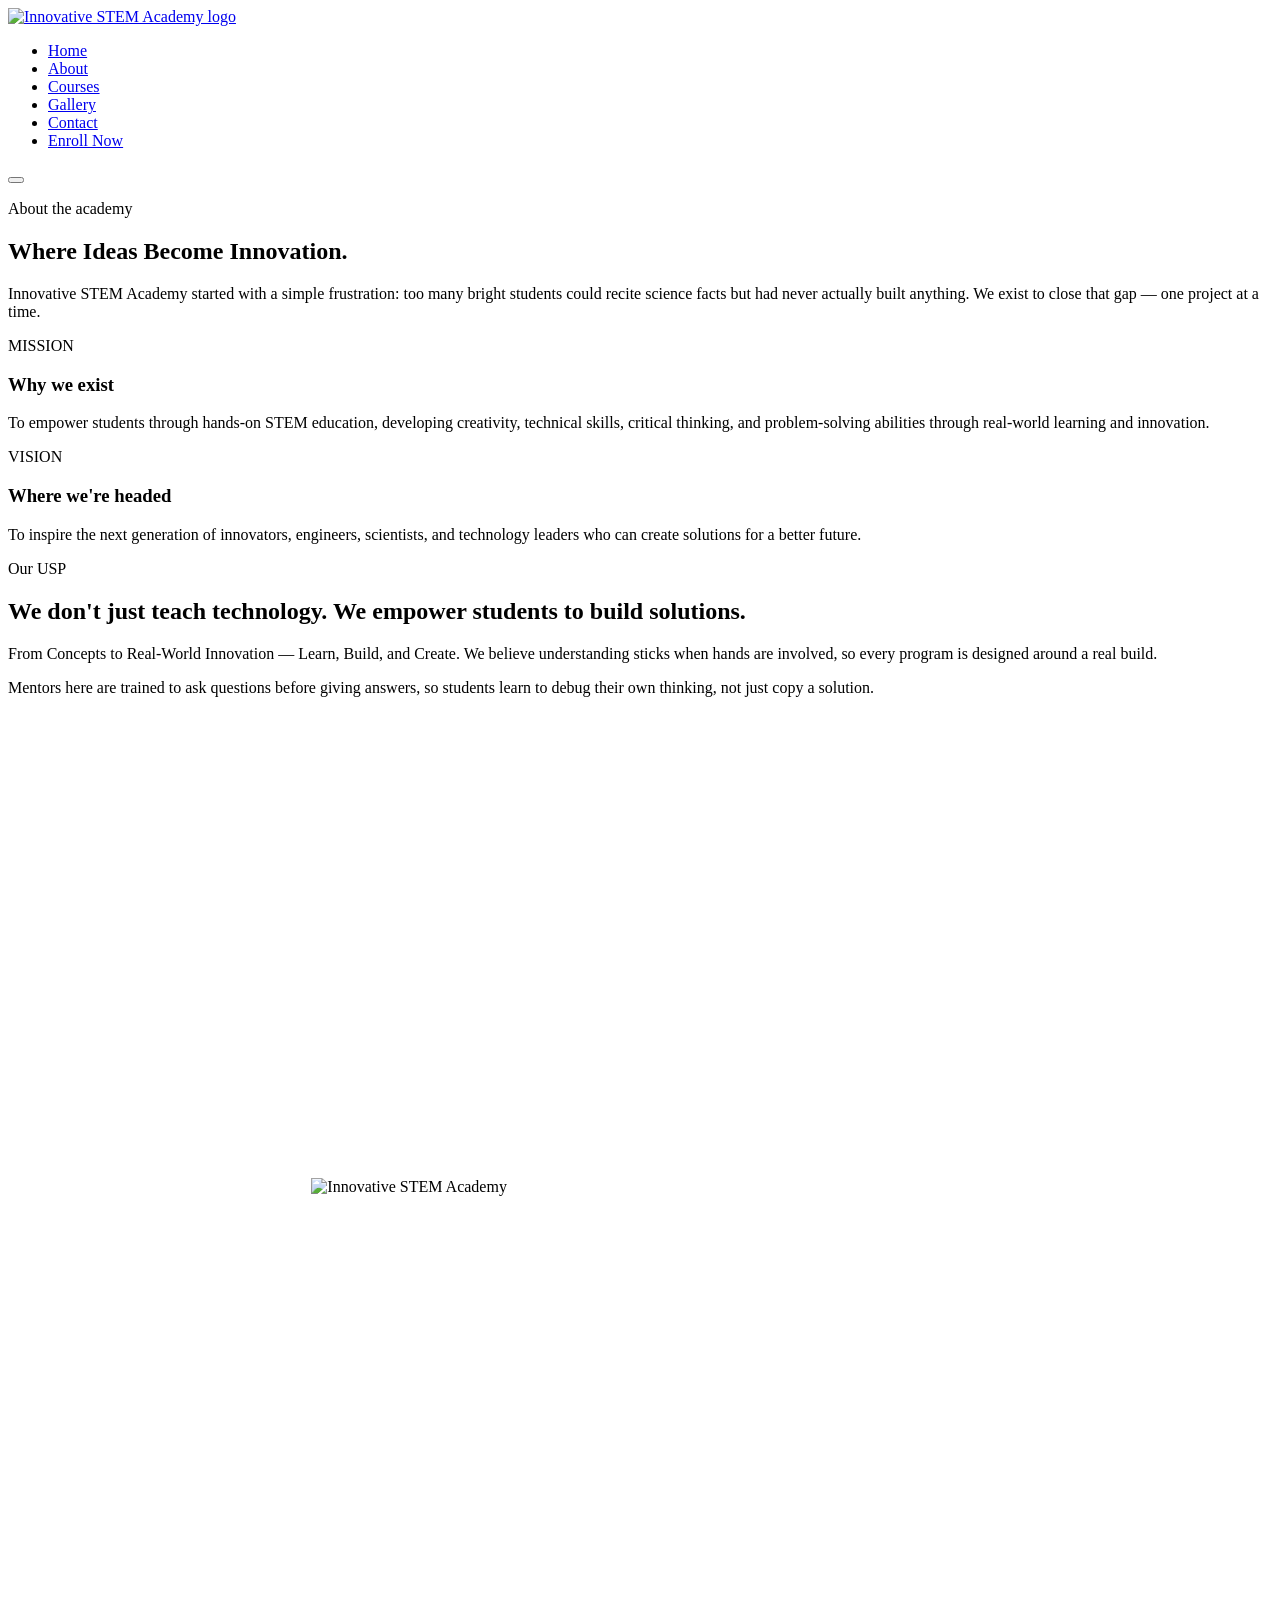
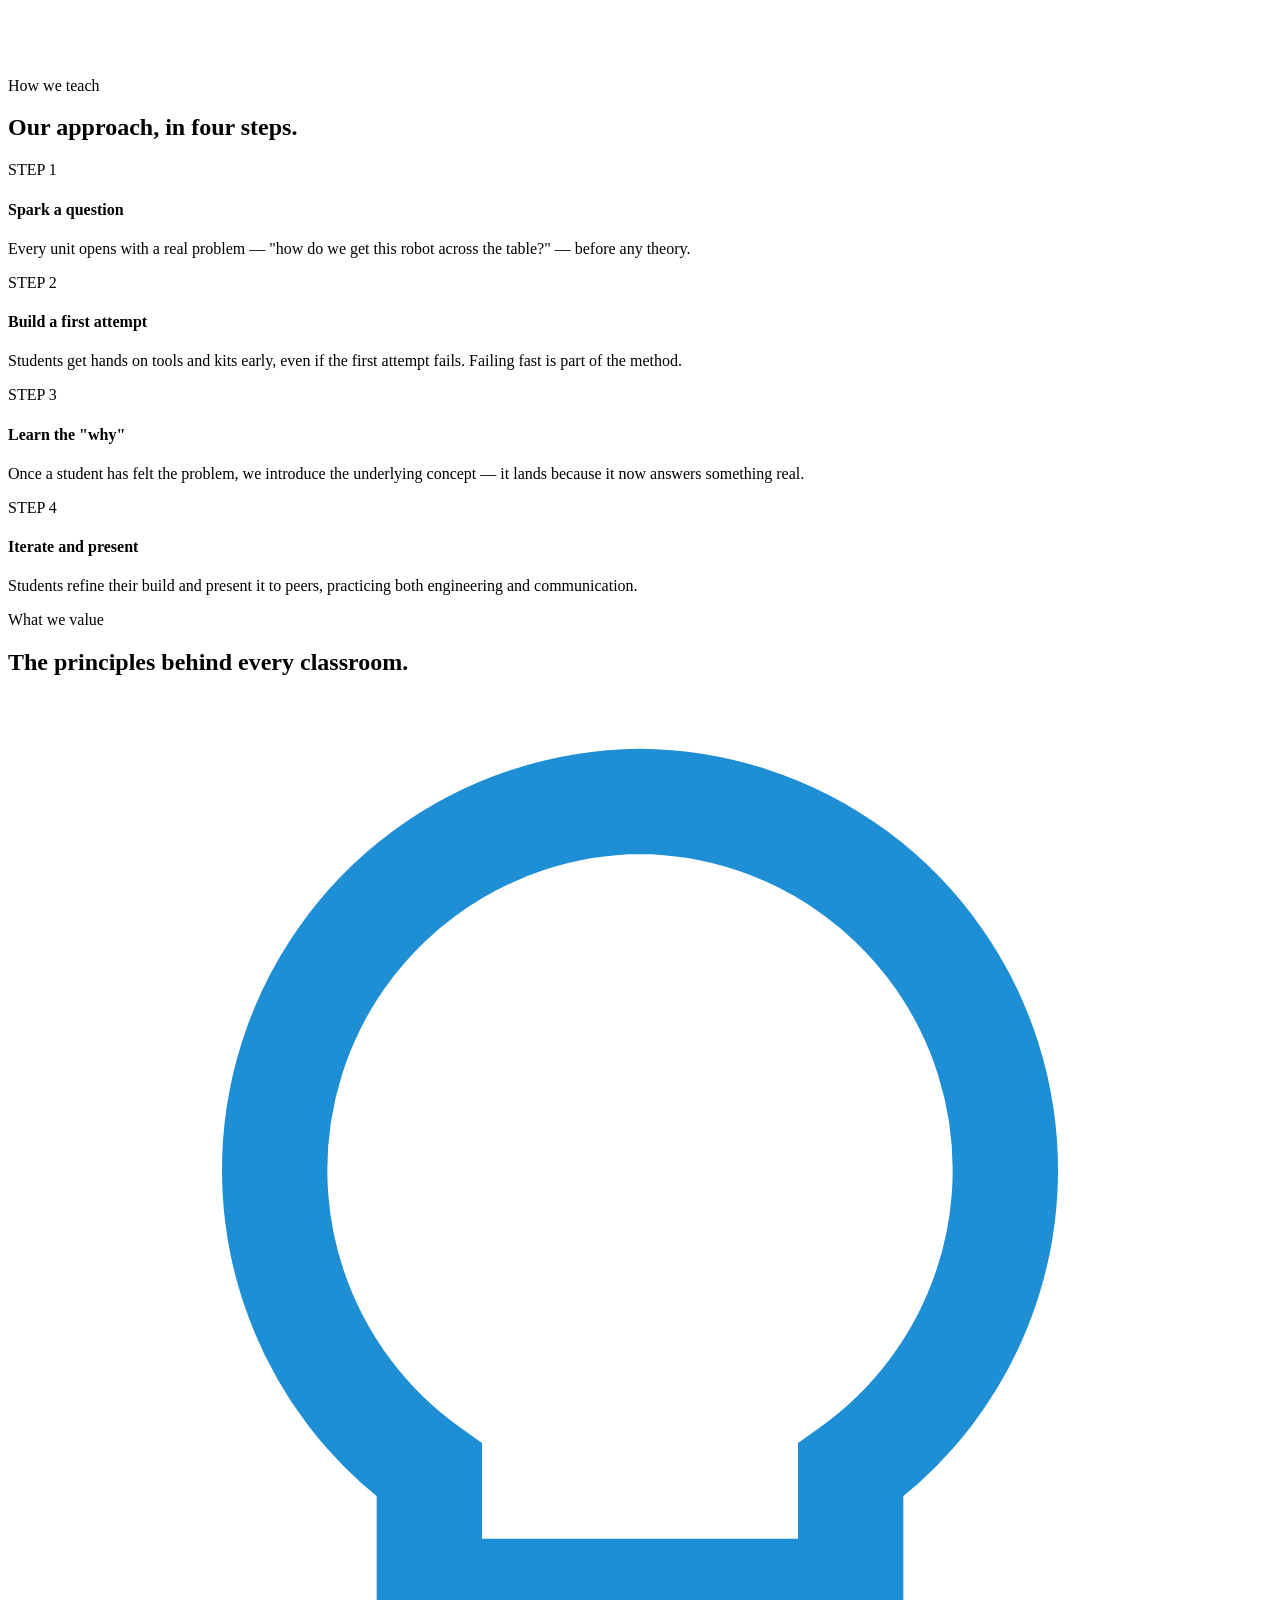
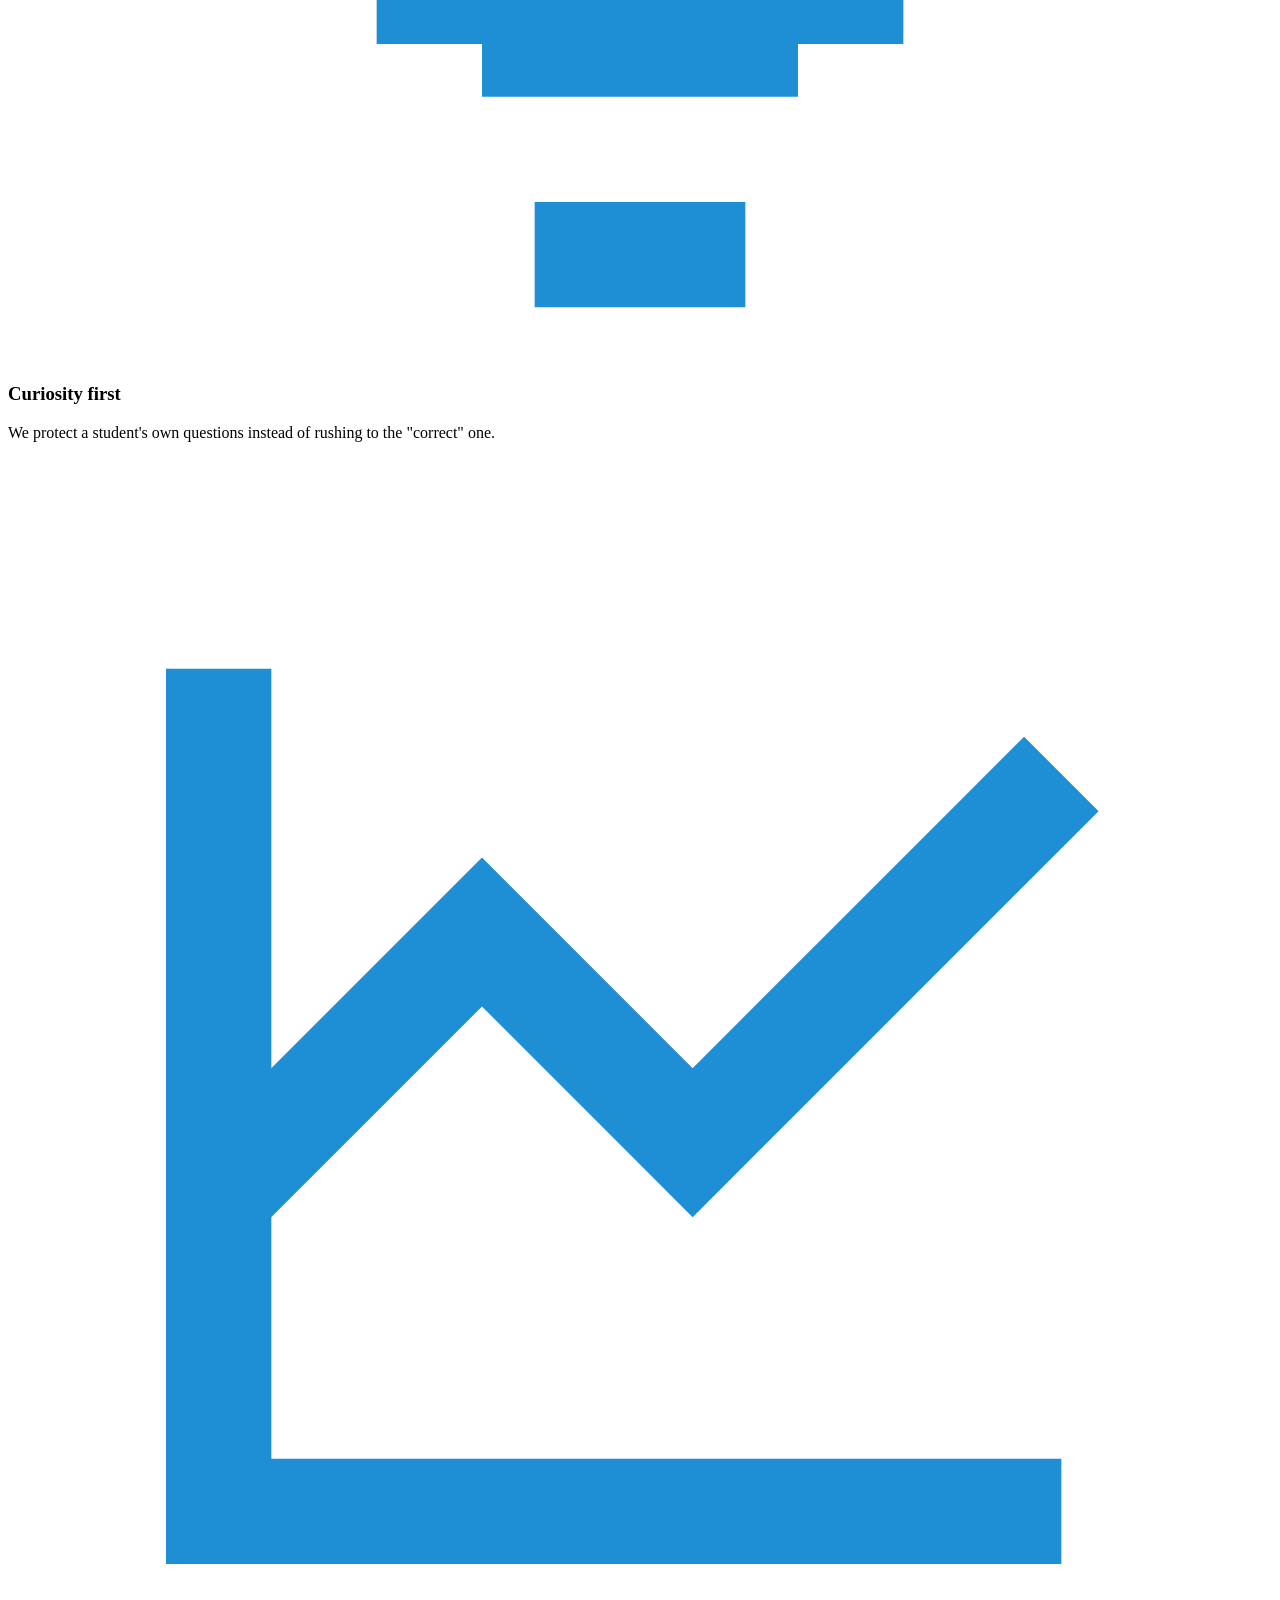
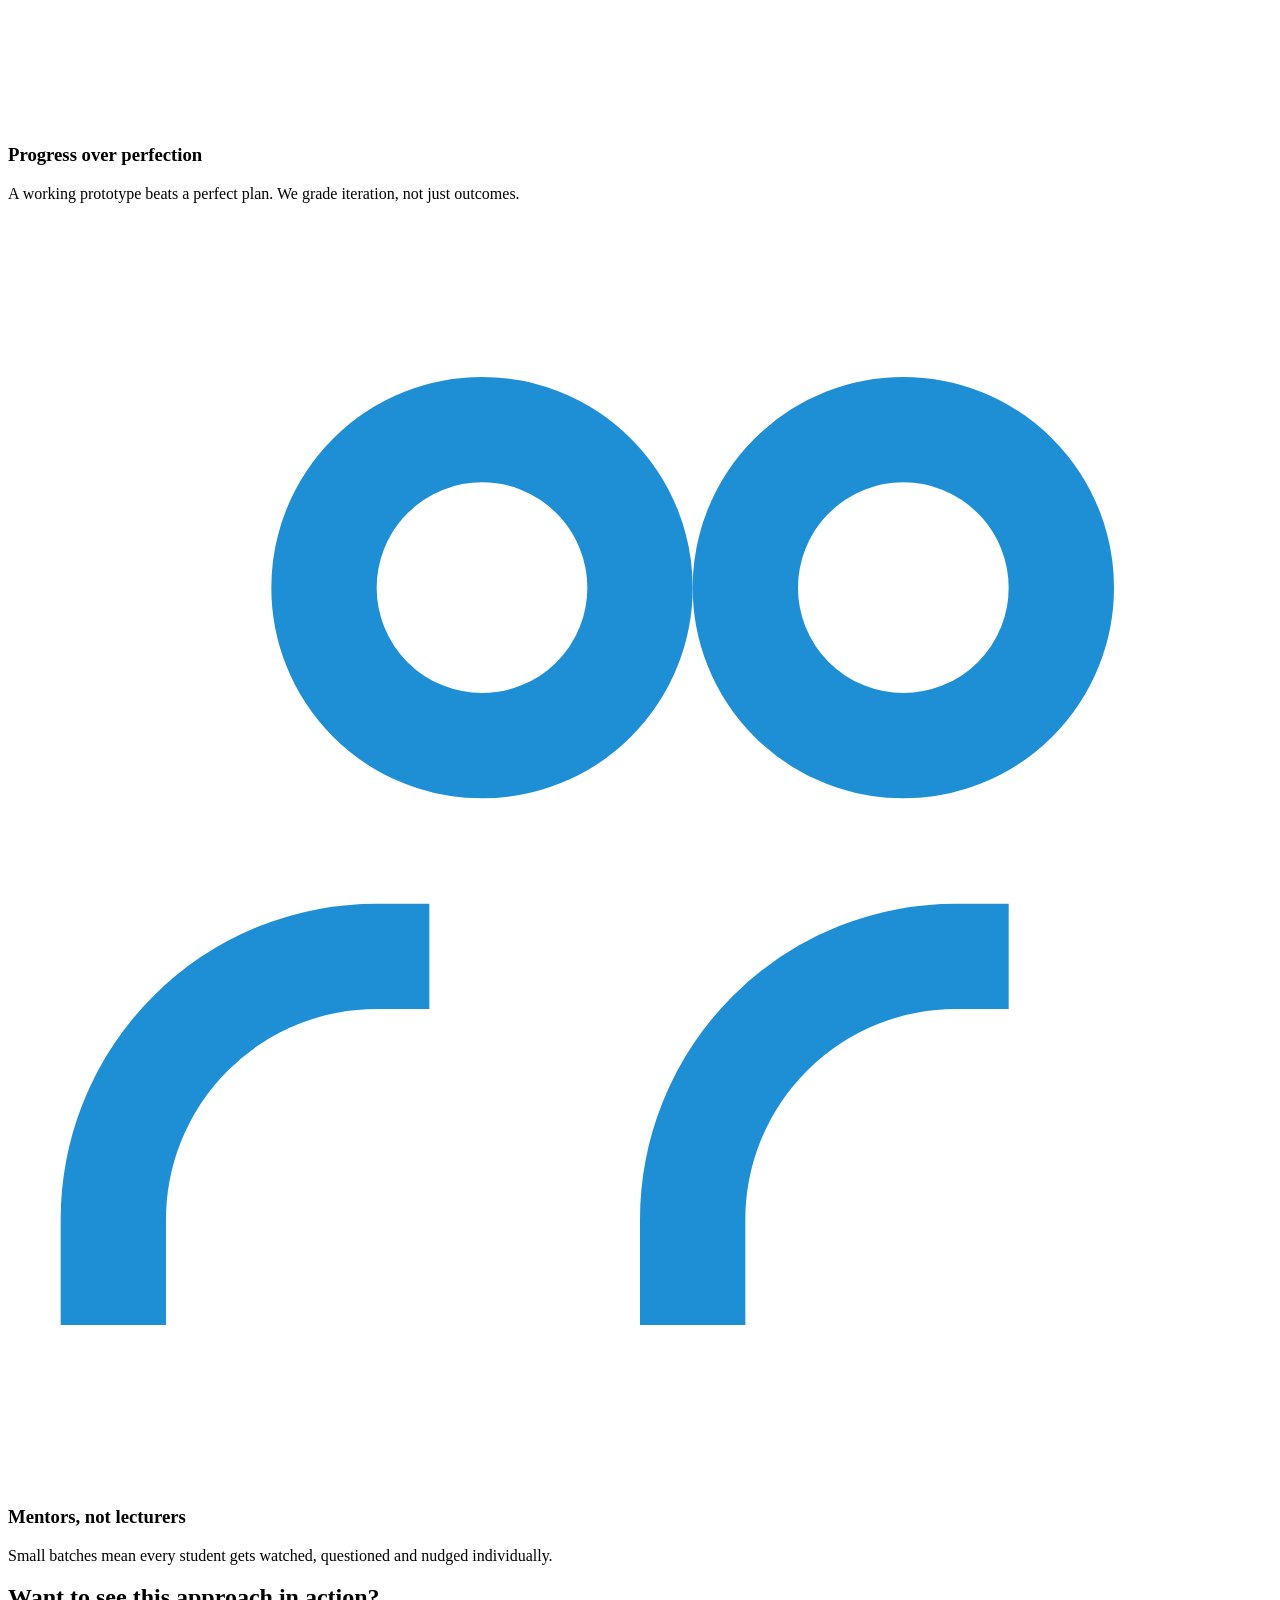
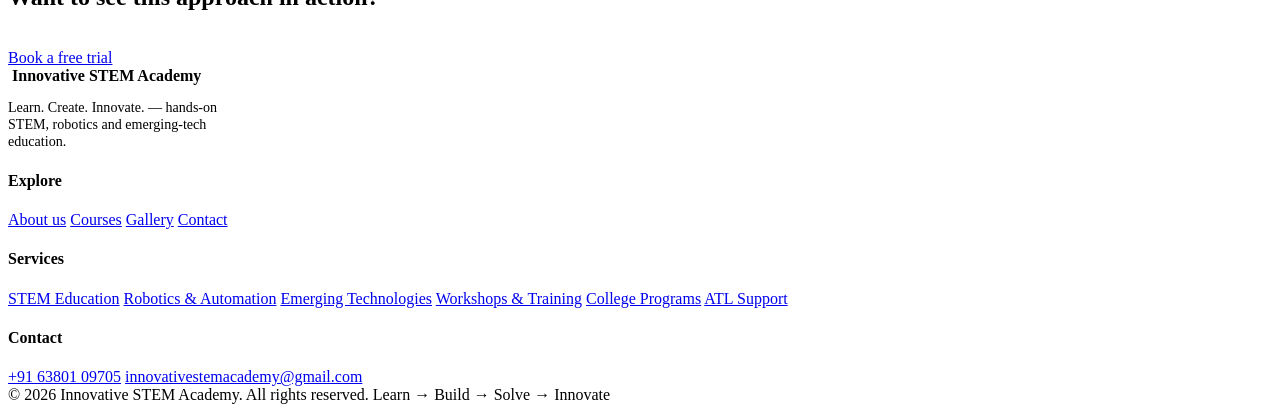
==== about.html @ 6c207f6c "Add files via upload" ====
<!DOCTYPE html>
<html lang="en">
<head>
<meta charset="UTF-8">
<meta name="viewport" content="width=device-width, initial-scale=1.0">
<title>About Us — Innovative STEM Academy</title>
<meta name="description" content="Learn about Innovative STEM Academy's mission, teaching approach, and the story behind our hands-on STEM programs.">
<link rel="icon" href="assets/logo-icon.png" type="image/png">
<link rel="preconnect" href="https://fonts.googleapis.com">
<link href="https://fonts.googleapis.com/css2?family=Space+Grotesk:wght@500;600;700&family=Inter:wght@400;500;600;700&family=JetBrains+Mono:wght@400;500&display=swap" rel="stylesheet">
<link rel="stylesheet" href="assets/style.css">
</head>
<body>

<header class="site-header">
  <nav class="nav">
    <a href="index.html" class="brand">
      <img src="assets/logo-full.png" alt="Innovative STEM Academy logo" class="brand-logo-full">
    </a>
    <ul class="nav-links">
      <li><a href="index.html">Home</a></li>
      <li><a href="about.html">About</a></li>
      <li><a href="courses.html">Courses</a></li>
      <li><a href="gallery.html">Gallery</a></li>
      <li><a href="contact.html">Contact</a></li>
      <li><a href="contact.html" class="btn btn-primary">Enroll Now</a></li>
    </ul>
    <button class="nav-toggle" aria-label="Toggle menu" aria-expanded="false">
      <span></span><span></span><span></span>
    </button>
  </nav>
</header>

<main>

  <section class="page-hero">
    <div class="wrap">
      <p class="eyebrow">About the academy</p>
      <h1>Where Ideas Become Innovation.</h1>
      <p>Innovative STEM Academy started with a simple frustration: too many bright students could recite science facts but had never actually built anything. We exist to close that gap — one project at a time.</p>
    </div>
  </section>

  <!-- MISSION & VISION -->
  <section>
    <div class="wrap grid grid-2">
      <div class="card">
        <span class="idx">MISSION</span>
        <h3>Why we exist</h3>
        <p>To empower students through hands-on STEM education, developing creativity, technical skills, critical thinking, and problem-solving abilities through real-world learning and innovation.</p>
      </div>
      <div class="card">
        <span class="idx">VISION</span>
        <h3>Where we're headed</h3>
        <p>To inspire the next generation of innovators, engineers, scientists, and technology leaders who can create solutions for a better future.</p>
      </div>
    </div>
  </section>

  <section class="section-alt">
    <div class="wrap grid grid-2" style="align-items:center;">
      <div>
        <p class="eyebrow">Our USP</p>
        <h2>We don't just teach technology. We empower students to build solutions.</h2>
        <p>From Concepts to Real-World Innovation — Learn, Build, and Create. We believe understanding sticks when hands are involved, so every program is designed around a real build.</p>
        <p>Mentors here are trained to ask questions before giving answers, so students learn to debug their own thinking, not just copy a solution.</p>
      </div>
      <div class="card" style="padding:0; overflow:hidden;">
        <div style="aspect-ratio:4/3; background: var(--grad-soft); display:flex; align-items:center; justify-content:center;">
          <img src="assets/logo-full.png" alt="Innovative STEM Academy" style="width:52%;">
        </div>
      </div>
    </div>
  </section>

  <section>
    <div class="wrap">
      <div class="section-head">
        <p class="eyebrow">How we teach</p>
        <h2>Our approach, in four steps.</h2>
      </div>
      <div class="timeline">
        <div class="timeline-item">
          <span class="yr">STEP 1</span>
          <h4>Spark a question</h4>
          <p>Every unit opens with a real problem — "how do we get this robot across the table?" — before any theory.</p>
        </div>
        <div class="timeline-item">
          <span class="yr">STEP 2</span>
          <h4>Build a first attempt</h4>
          <p>Students get hands on tools and kits early, even if the first attempt fails. Failing fast is part of the method.</p>
        </div>
        <div class="timeline-item">
          <span class="yr">STEP 3</span>
          <h4>Learn the "why"</h4>
          <p>Once a student has felt the problem, we introduce the underlying concept — it lands because it now answers something real.</p>
        </div>
        <div class="timeline-item">
          <span class="yr">STEP 4</span>
          <h4>Iterate and present</h4>
          <p>Students refine their build and present it to peers, practicing both engineering and communication.</p>
        </div>
      </div>
    </div>
  </section>

  <section class="section-alt">
    <div class="wrap">
      <div class="section-head">
        <p class="eyebrow">What we value</p>
        <h2>The principles behind every classroom.</h2>
      </div>
      <div class="grid grid-3">
        <div class="value">
          <div class="icon-node" style="margin-bottom:0;">
            <svg viewBox="0 0 24 24" fill="none" stroke="#1E8FD5" stroke-width="2"><path d="M9 18h6M10 22h4M12 2a7 7 0 0 0-4 12.7V17h8v-2.3A7 7 0 0 0 12 2z"/></svg>
          </div>
          <div>
            <h3>Curiosity first</h3>
            <p>We protect a student's own questions instead of rushing to the "correct" one.</p>
          </div>
        </div>
        <div class="value">
          <div class="icon-node" style="margin-bottom:0;">
            <svg viewBox="0 0 24 24" fill="none" stroke="#1E8FD5" stroke-width="2"><path d="M4 4v16h16"/><path d="M4 14l5-5 4 4 7-7"/></svg>
          </div>
          <div>
            <h3>Progress over perfection</h3>
            <p>A working prototype beats a perfect plan. We grade iteration, not just outcomes.</p>
          </div>
        </div>
        <div class="value">
          <div class="icon-node" style="margin-bottom:0;">
            <svg viewBox="0 0 24 24" fill="none" stroke="#1E8FD5" stroke-width="2"><circle cx="9" cy="7" r="3"/><circle cx="17" cy="7" r="3"/><path d="M2 21v-2a5 5 0 0 1 5-5h1M13 21v-2a5 5 0 0 1 5-5h1"/></svg>
          </div>
          <div>
            <h3>Mentors, not lecturers</h3>
            <p>Small batches mean every student gets watched, questioned and nudged individually.</p>
          </div>
        </div>
      </div>
    </div>
  </section>

  <section>
    <div class="wrap">
      <div class="cta-band">
        <div>
          <h2>Want to see this approach in action?</h2>
          <p style="margin:6px 0 0; color:rgba(255,255,255,.9);">Sit in on a free trial class with your child.</p>
        </div>
        <a href="contact.html" class="btn btn-ghost">Book a free trial</a>
      </div>
    </div>
  </section>

</main>

<footer>
  <div class="wrap">
    <div class="footer-grid">
      <div>
        <div class="footer-brand">
          <img src="assets/logo-icon.png" alt="">
          <b>Innovative STEM Academy</b>
        </div>
        <p style="font-size:.88rem; max-width:32ch;">Learn. Create. Innovate. — hands-on STEM, robotics and emerging-tech education.</p>
      </div>
      <div>
        <h4>Explore</h4>
        <a href="about.html">About us</a>
        <a href="courses.html">Courses</a>
        <a href="gallery.html">Gallery</a>
        <a href="contact.html">Contact</a>
      </div>
      <div>
        <h4>Services</h4>
        <a href="courses.html#stem-education">STEM Education</a>
        <a href="courses.html#robotics">Robotics & Automation</a>
        <a href="courses.html#emerging-tech">Emerging Technologies</a>
        <a href="courses.html#workshops">Workshops & Training</a>
        <a href="courses.html#college-programs">College Programs</a>
        <a href="courses.html#atl-support">ATL Support</a>
      </div>
      <div>
        <h4>Contact</h4>
        <a href="tel:+916380109705">+91 63801 09705</a>
        <a href="mailto:innovativestemacademy@gmail.com">innovativestemacademy@gmail.com</a>
      </div>
    </div>
    <div class="footer-bottom">
      <span>© 2026 Innovative STEM Academy. All rights reserved.</span>
      <span>Learn → Build → Solve → Innovate</span>
    </div>
  </div>
</footer>

<script src="assets/script.js"></script>
</body>
</html>
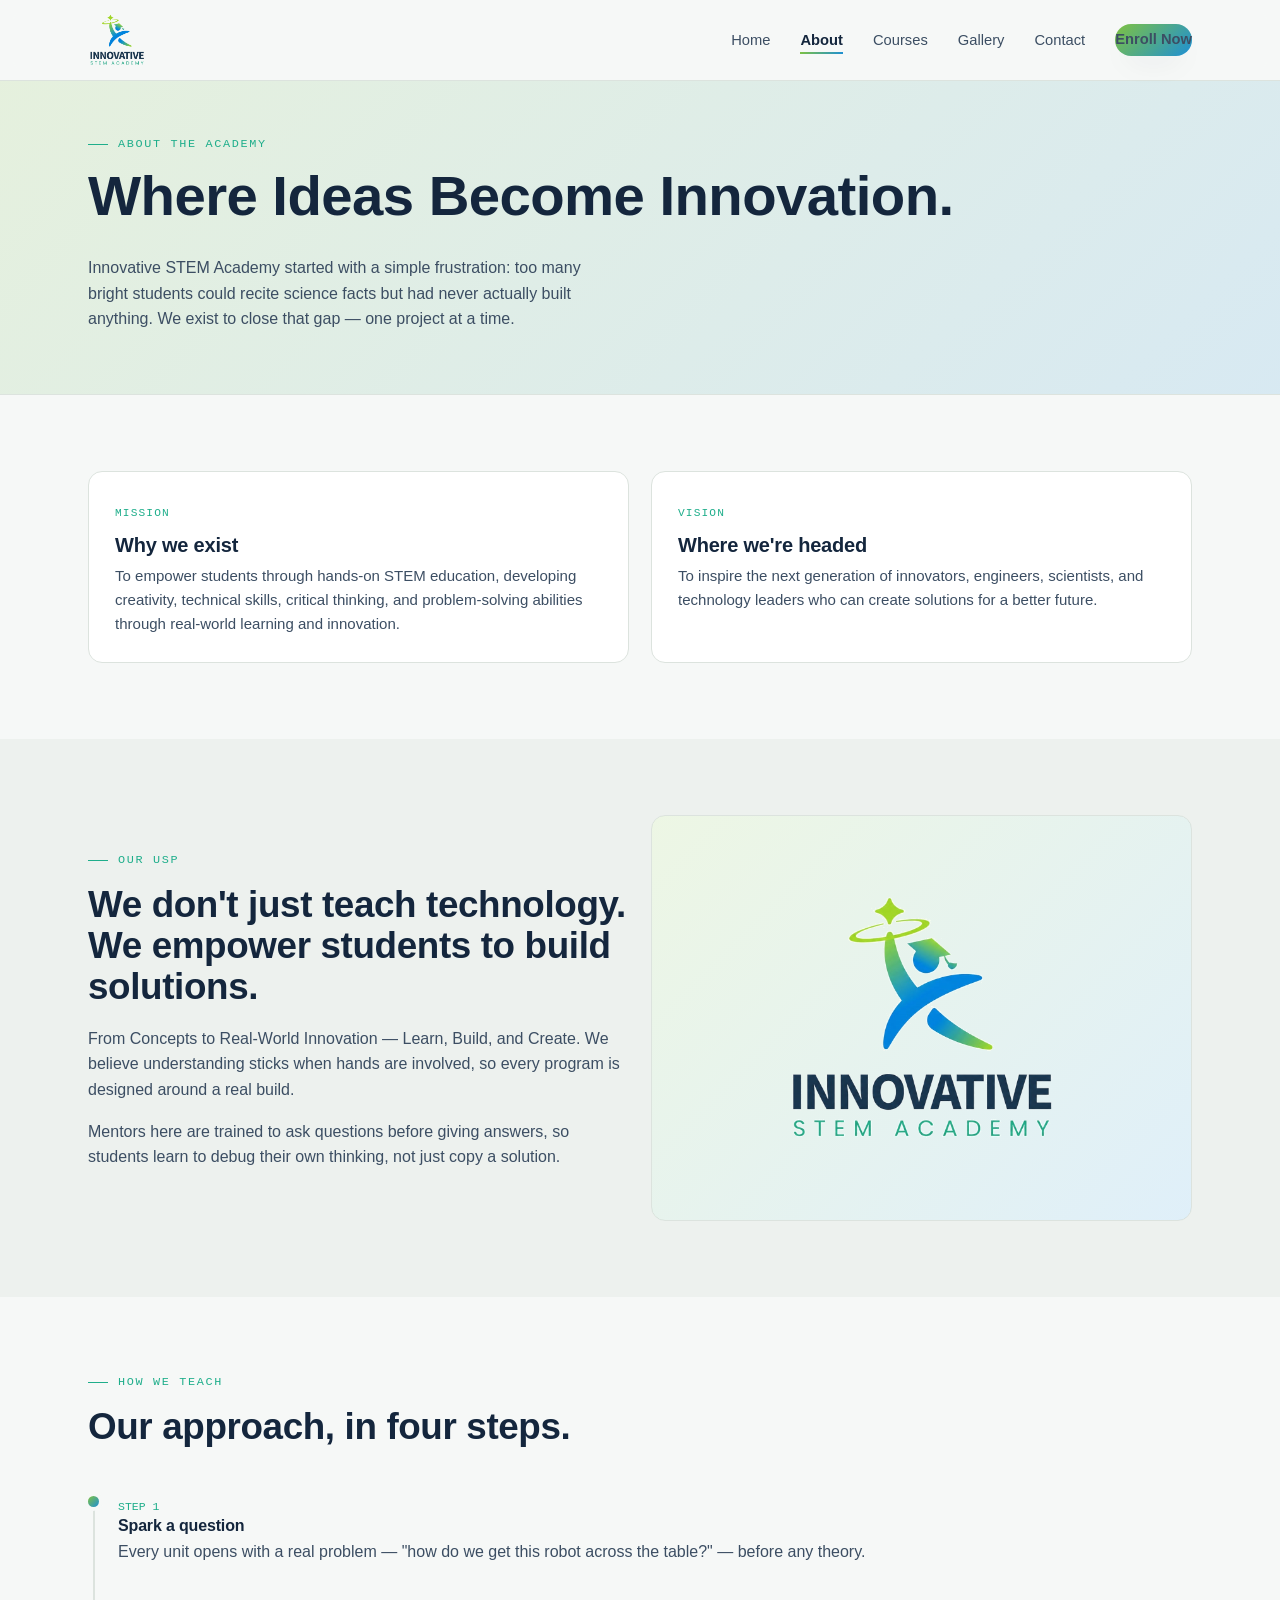
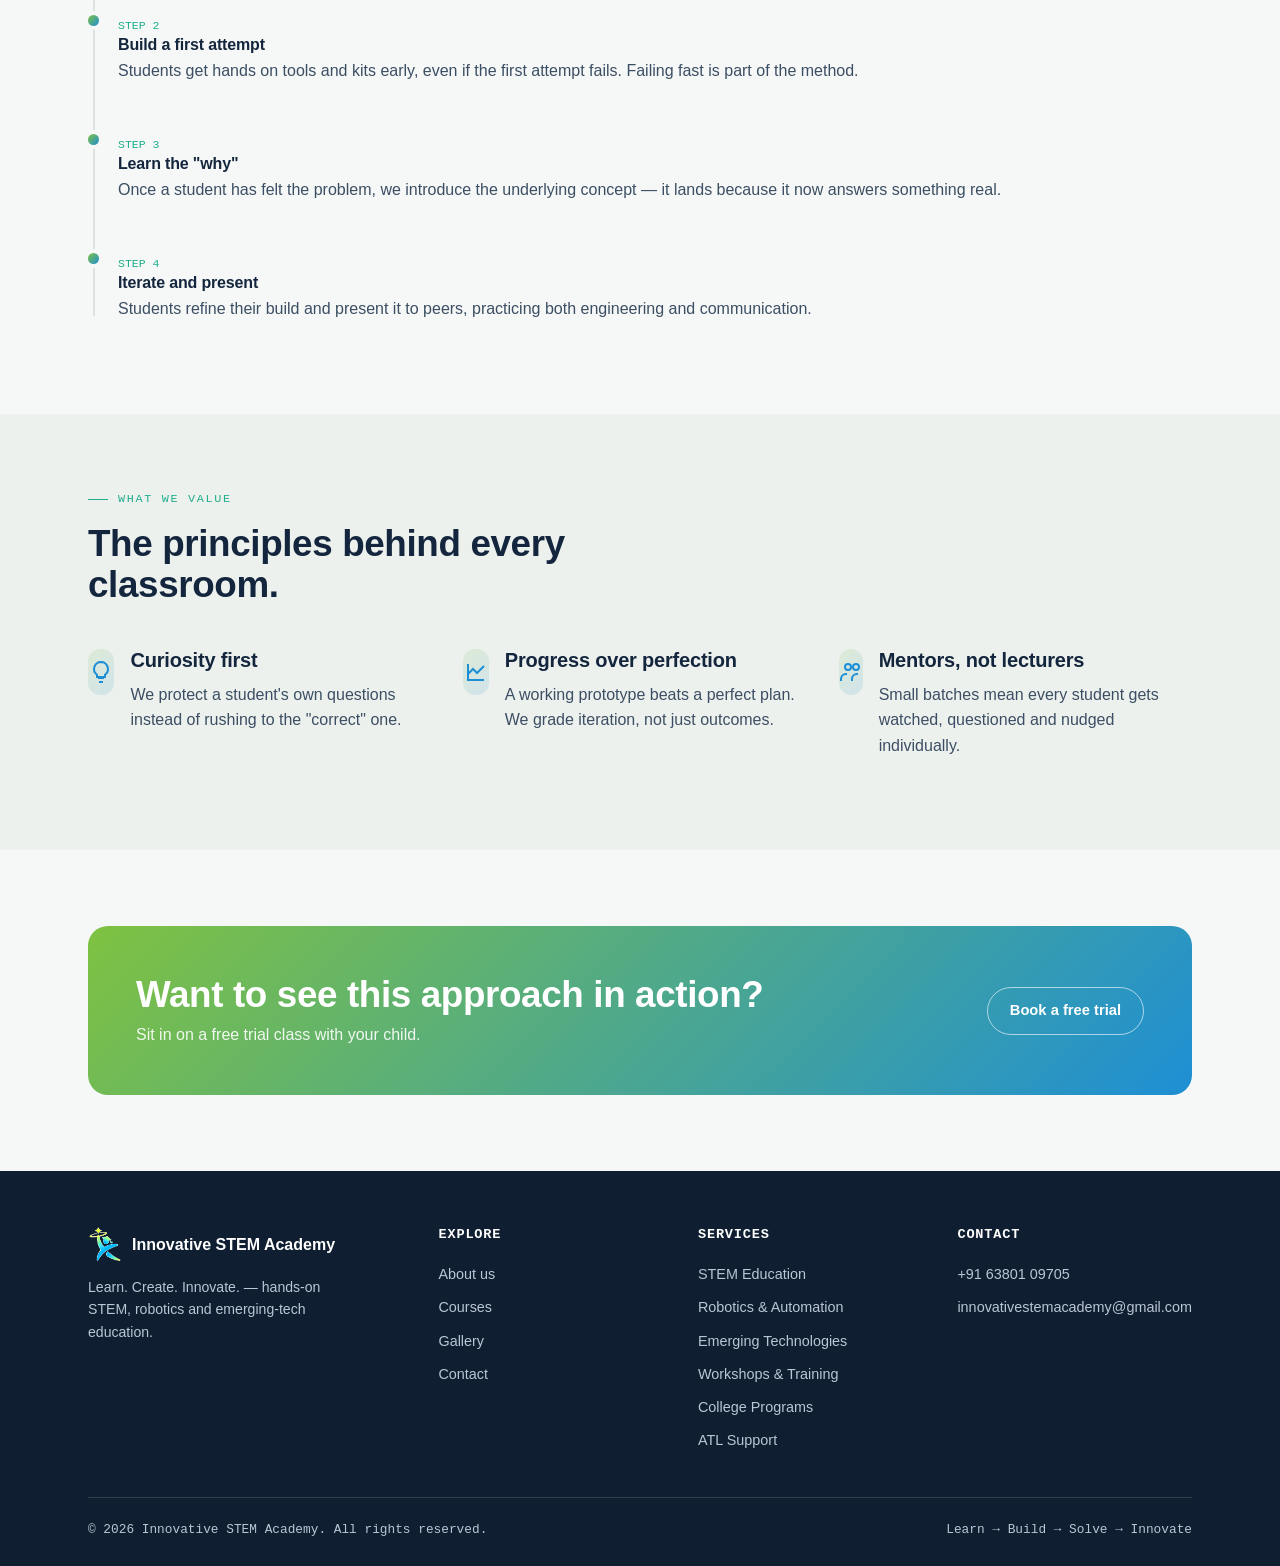
==== commit 9884a43a: "Update about.html" ====
--- a/about.html
+++ b/about.html
@@ -5,17 +5,17 @@
 <meta name="viewport" content="width=device-width, initial-scale=1.0">
 <title>About Us — Innovative STEM Academy</title>
 <meta name="description" content="Learn about Innovative STEM Academy's mission, teaching approach, and the story behind our hands-on STEM programs.">
-<link rel="icon" href="assets/logo-icon.png" type="image/png">
+<link rel="icon" href="logo-icon.png" type="image/png">
 <link rel="preconnect" href="https://fonts.googleapis.com">
 <link href="https://fonts.googleapis.com/css2?family=Space+Grotesk:wght@500;600;700&family=Inter:wght@400;500;600;700&family=JetBrains+Mono:wght@400;500&display=swap" rel="stylesheet">
-<link rel="stylesheet" href="assets/style.css">
+<link rel="stylesheet" href="style.css">
 </head>
 <body>
 
 <header class="site-header">
   <nav class="nav">
     <a href="index.html" class="brand">
-      <img src="assets/logo-full.png" alt="Innovative STEM Academy logo" class="brand-logo-full">
+      <img src="logo-full.png" alt="Innovative STEM Academy logo" class="brand-logo-full">
     </a>
     <ul class="nav-links">
       <li><a href="index.html">Home</a></li>
@@ -67,7 +67,7 @@
       </div>
       <div class="card" style="padding:0; overflow:hidden;">
         <div style="aspect-ratio:4/3; background: var(--grad-soft); display:flex; align-items:center; justify-content:center;">
-          <img src="assets/logo-full.png" alt="Innovative STEM Academy" style="width:52%;">
+          <img src="logo-full.png" alt="Innovative STEM Academy" style="width:52%;">
         </div>
       </div>
     </div>
@@ -161,7 +161,7 @@
     <div class="footer-grid">
       <div>
         <div class="footer-brand">
-          <img src="assets/logo-icon.png" alt="">
+          <img src="logo-icon.png" alt="">
           <b>Innovative STEM Academy</b>
         </div>
         <p style="font-size:.88rem; max-width:32ch;">Learn. Create. Innovate. — hands-on STEM, robotics and emerging-tech education.</p>
@@ -195,6 +195,6 @@
   </div>
 </footer>
 
-<script src="assets/script.js"></script>
+<script src="script.js"></script>
 </body>
 </html>
--- a/style.css
+++ b/style.css
@@ -0,0 +1,373 @@
+/* =========================================================
+   Innovative STEM Academy — design tokens
+   Display: Space Grotesk / Body: Inter / Utility: JetBrains Mono
+   ========================================================= */
+
+:root{
+  --ink:        #14263D;   /* navy headings */
+  --ink-soft:   #3C4E63;   /* body text on light */
+  --paper:      #F6F8F7;   /* page background */
+  --paper-dim:  #EDF1EE;   /* section alt background */
+  --panel:      #0F1E30;   /* dark navy panel bg */
+  --panel-soft: #17304A;
+
+  --leaf:       #7FC241;   /* green from mark */
+  --leaf-dim:   #E8F3DC;
+  --sky:        #1E8FD5;   /* blue from mark */
+  --sky-dim:    #DDEEFA;
+  --teal:       #1FAE8B;   /* wordmark teal */
+
+  --grad-mark: linear-gradient(135deg, var(--leaf) 0%, var(--sky) 100%);
+  --grad-soft: linear-gradient(135deg, rgba(127,194,65,.14) 0%, rgba(30,143,213,.14) 100%);
+
+  --line: #DCE3DE;
+  --line-dark: rgba(255,255,255,.14);
+
+  --radius: 14px;
+  --radius-sm: 8px;
+
+  --shadow: 0 12px 30px -14px rgba(20,38,61,.28);
+
+  --font-display: "Space Grotesk", "Segoe UI", sans-serif;
+  --font-body: "Inter", "Segoe UI", sans-serif;
+  --font-mono: "JetBrains Mono", "Courier New", monospace;
+
+  --maxw: 1160px;
+}
+
+*{ box-sizing: border-box; }
+html{ scroll-behavior: smooth; }
+[id]{ scroll-margin-top: 90px; }
+body{
+  margin:0;
+  background: var(--paper);
+  color: var(--ink-soft);
+  font-family: var(--font-body);
+  font-size: 16px;
+  line-height: 1.6;
+  -webkit-font-smoothing: antialiased;
+}
+img{ max-width:100%; display:block; }
+a{ color: inherit; text-decoration: none; }
+ul{ margin:0; padding:0; list-style:none; }
+button{ font-family: inherit; cursor:pointer; }
+
+.wrap{
+  max-width: var(--maxw);
+  margin: 0 auto;
+  padding: 0 28px;
+}
+
+h1,h2,h3,h4{
+  font-family: var(--font-display);
+  color: var(--ink);
+  letter-spacing: -0.01em;
+  line-height: 1.12;
+  margin: 0 0 .5em;
+}
+h1{ font-size: clamp(2.4rem, 4.4vw, 3.6rem); }
+h2{ font-size: clamp(1.7rem, 3vw, 2.3rem); }
+h3{ font-size: 1.25rem; }
+p{ margin: 0 0 1em; }
+
+.eyebrow{
+  font-family: var(--font-mono);
+  font-size: .74rem;
+  letter-spacing: .14em;
+  text-transform: uppercase;
+  color: var(--teal);
+  display:flex;
+  align-items:center;
+  gap:10px;
+  margin-bottom: 14px;
+}
+.eyebrow::before{
+  content:"";
+  width: 20px; height: 1px;
+  background: var(--teal);
+}
+
+/* reduced motion */
+@media (prefers-reduced-motion: reduce){
+  *{ animation-duration: .001ms !important; animation-iteration-count:1 !important; transition-duration:.001ms !important; scroll-behavior:auto !important; }
+}
+
+/* ---------- header / nav ---------- */
+.site-header{
+  position: sticky; top:0; z-index: 50;
+  background: rgba(246,248,247,.86);
+  backdrop-filter: blur(10px);
+  border-bottom: 1px solid var(--line);
+}
+.nav{
+  display:flex; align-items:center; justify-content:space-between;
+  padding: 14px 28px;
+  max-width: var(--maxw);
+  margin: 0 auto;
+}
+.brand{ display:flex; align-items:center; }
+.brand-logo-full{ height: 52px; width:auto; }
+
+.nav-links{ display:flex; align-items:center; gap: 30px; }
+.nav-links a{
+  font-size:.92rem; color: var(--ink-soft); position:relative; padding: 4px 0;
+}
+.nav-links a::after{
+  content:""; position:absolute; left:0; right:100%; bottom:-2px; height:2px;
+  background: var(--grad-mark); transition: right .25s ease;
+}
+.nav-links a:hover::after, .nav-links a.active::after{ right:0; }
+.nav-links a.active{ color: var(--ink); font-weight:600; }
+
+.btn{
+  display:inline-flex; align-items:center; gap:8px;
+  font-family: var(--font-body); font-weight:600; font-size:.92rem;
+  padding: 11px 22px; border-radius: 999px; border: none;
+}
+.btn-primary{ background: var(--grad-mark); color:#fff; box-shadow: var(--shadow); }
+.btn-primary:hover{ filter: brightness(1.05); }
+.btn-ghost{ background: transparent; border: 1px solid var(--line); color: var(--ink); }
+.btn-ghost:hover{ border-color: var(--sky); }
+.btn-dark{ background: var(--panel); color:#fff; }
+
+.nav-toggle{ display:none; background:none; border:none; padding:6px; }
+.nav-toggle span{ display:block; width:22px; height:2px; background: var(--ink); margin:5px 0; }
+
+/* ---------- orbit signature element ---------- */
+.orbit{ position:relative; }
+.orbit-ring{
+  position:absolute; border-radius:50%;
+  border: 1.5px dashed rgba(127,194,65,.55);
+}
+.orbit-node{
+  position:absolute; width:10px; height:10px; border-radius:50%;
+  background: var(--grad-mark);
+  box-shadow: 0 0 0 4px rgba(127,194,65,.15);
+}
+@keyframes spin-slow{ from{ transform: rotate(0deg);} to{ transform: rotate(360deg);} }
+@keyframes spin-slow-rev{ from{ transform: rotate(360deg);} to{ transform: rotate(0deg);} }
+
+/* ---------- hero ---------- */
+.hero{
+  padding: 64px 0 40px;
+  position:relative;
+  overflow:hidden;
+}
+.hero-grid{
+  display:grid; grid-template-columns: 1.1fr .9fr; gap: 48px; align-items:center;
+}
+.hero h1{ margin-bottom: .4em; }
+.hero .lede{ font-size: 1.08rem; max-width: 46ch; }
+.hero-cta{ display:flex; gap:14px; margin-top: 28px; flex-wrap:wrap; }
+
+.hero-stats{
+  display:flex; gap: 34px; margin-top: 46px; flex-wrap:wrap;
+}
+.stat b{
+  display:block; font-family: var(--font-display); font-size:1.9rem; color: var(--ink);
+}
+.stat span{ font-family: var(--font-mono); font-size:.72rem; letter-spacing:.08em; color: var(--ink-soft); text-transform:uppercase; }
+
+.hero-visual{
+  display:flex; align-items:center; justify-content:center;
+  background: var(--grad-soft);
+  border-radius: 28px;
+  padding: 48px;
+  max-width: 420px; margin: 0 auto;
+}
+.hero-logo{ width: 100%; max-width: 300px; }
+
+/* ---------- sections ---------- */
+section{ padding: 76px 0; }
+.section-alt{ background: var(--paper-dim); }
+.section-head{ max-width: 640px; margin-bottom: 44px; }
+.section-head.center{ margin-left:auto; margin-right:auto; text-align:center; }
+
+/* ---------- cards ---------- */
+.grid{ display:grid; gap: 22px; }
+.grid-3{ grid-template-columns: repeat(3, 1fr); }
+.grid-2{ grid-template-columns: repeat(2, 1fr); }
+.grid-4{ grid-template-columns: repeat(4, 1fr); }
+
+.card{
+  background:#fff; border:1px solid var(--line); border-radius: var(--radius);
+  padding: 26px; position:relative;
+}
+.card .idx{
+  font-family: var(--font-mono); font-size:.7rem; color: var(--teal); letter-spacing:.1em;
+}
+.card h3{ margin: 10px 0 8px; }
+.card p{ font-size:.94rem; margin-bottom: 0; }
+
+.icon-node{
+  width:46px; height:46px; border-radius: 12px;
+  background: var(--grad-soft);
+  display:flex; align-items:center; justify-content:center;
+  margin-bottom: 16px;
+}
+.icon-node svg{ width:24px; height:24px; }
+
+/* program card w/ orbit node marker */
+.program{
+  background:#fff; border:1px solid var(--line); border-radius: var(--radius);
+  padding: 26px; display:flex; flex-direction:column; gap:12px;
+}
+.program-top{ display:flex; align-items:center; gap:12px; }
+.program-mark{
+  width:12px; height:12px; border-radius:50%; background: var(--grad-mark); flex-shrink:0;
+}
+.program-level{
+  font-family: var(--font-mono); font-size:.68rem; letter-spacing:.1em; text-transform:uppercase;
+  color: var(--sky); background: var(--sky-dim); padding: 3px 9px; border-radius: 999px;
+}
+.program-meta{
+  display:flex; gap:16px; margin-top: 6px; font-family: var(--font-mono); font-size:.72rem; color: var(--ink-soft);
+  border-top: 1px solid var(--line); padding-top: 12px;
+}
+
+/* ---------- quote / testimonial ---------- */
+.quote-panel{
+  background: var(--panel); color:#fff; border-radius: 20px; padding: 52px;
+  position:relative; overflow:hidden;
+}
+.quote-panel::before{
+  content:""; position:absolute; inset:0;
+  background: radial-gradient(600px 260px at 85% -10%, rgba(127,194,65,.22), transparent 70%);
+}
+.quote-panel blockquote{ font-family: var(--font-display); font-size:1.4rem; max-width: 60ch; margin:0 0 18px; position:relative; }
+.quote-panel cite{ font-style:normal; font-family: var(--font-mono); font-size:.8rem; color:#9FE1C0; position:relative; }
+
+/* ---------- CTA band ---------- */
+.cta-band{
+  background: var(--grad-mark); border-radius: 20px; padding: 48px;
+  display:flex; align-items:center; justify-content:space-between; gap:24px; flex-wrap:wrap; color:#fff;
+}
+.cta-band h2{ color:#fff; margin:0; }
+.cta-band .btn-ghost{ border-color: rgba(255,255,255,.6); color:#fff; }
+
+/* ---------- footer ---------- */
+footer{ background: var(--panel); color: #B9C6D6; padding: 56px 0 26px; }
+.footer-grid{ display:grid; grid-template-columns: 1.4fr 1fr 1fr 1fr; gap: 32px; margin-bottom: 40px; }
+footer h4{ color:#fff; font-size:.85rem; letter-spacing:.06em; text-transform:uppercase; font-family: var(--font-mono); margin-bottom:16px; }
+footer a{ color:#B9C6D6; font-size:.9rem; display:block; padding: 5px 0; }
+footer a:hover{ color:#fff; }
+.footer-brand{ display:flex; gap:10px; align-items:center; margin-bottom:14px; }
+.footer-brand img{ width:34px; filter: brightness(1.4); }
+.footer-brand b{ color:#fff; font-family: var(--font-display); }
+.footer-bottom{
+  border-top: 1px solid var(--line-dark); padding-top: 22px;
+  display:flex; justify-content:space-between; flex-wrap:wrap; gap:10px;
+  font-size:.8rem; font-family: var(--font-mono);
+}
+
+/* ---------- page hero (inner pages) ---------- */
+.page-hero{
+  padding: 54px 0 46px; border-bottom: 1px solid var(--line);
+  background: var(--grad-soft);
+}
+.page-hero .eyebrow{ margin-bottom: 10px; }
+.page-hero p{ max-width: 60ch; }
+
+/* ---------- forms ---------- */
+.form-grid{ display:grid; grid-template-columns: 1fr 1fr; gap: 16px; }
+.field{ display:flex; flex-direction:column; gap:6px; margin-bottom: 16px; }
+.field.full{ grid-column: 1 / -1; }
+label{ font-family: var(--font-mono); font-size:.72rem; letter-spacing:.06em; text-transform:uppercase; color: var(--ink); }
+input, select, textarea{
+  font-family: var(--font-body); font-size:.95rem; padding: 12px 14px;
+  border: 1px solid var(--line); border-radius: var(--radius-sm); background:#fff; color: var(--ink);
+}
+input:focus, select:focus, textarea:focus{ outline: 2px solid var(--sky); outline-offset: 1px; border-color: var(--sky); }
+textarea{ resize: vertical; min-height: 110px; }
+.form-note{ font-size:.82rem; color: var(--ink-soft); margin-top: 4px; }
+#form-status{ font-family: var(--font-mono); font-size:.85rem; margin-top:12px; min-height: 1.2em; }
+#form-status.ok{ color: var(--teal); }
+
+/* ---------- info list (contact) ---------- */
+.info-list{ display:flex; flex-direction:column; gap: 22px; }
+.info-item{ display:flex; gap:16px; }
+.info-item .icon-node{ margin-bottom:0; flex-shrink:0; }
+.info-item h4{ margin:0 0 4px; font-family: var(--font-body); font-weight:700; color: var(--ink); font-size:.95rem; }
+.info-item p{ margin:0; font-size:.9rem; }
+
+/* ---------- gallery ---------- */
+.gallery-tile{
+  border-radius: var(--radius); overflow:hidden; position:relative; aspect-ratio: 4/3;
+  display:flex; align-items:flex-end; padding: 16px; color:#fff;
+}
+.gallery-tile .tile-label{
+  font-family: var(--font-mono); font-size:.74rem; letter-spacing:.05em; position:relative; z-index:1;
+}
+.gallery-tile::after{ content:""; position:absolute; inset:0; background: rgba(15,30,48,.28); }
+.gallery-tile svg{ position:absolute; inset:0; width:100%; height:100%; }
+
+/* ---------- timeline (about) ---------- */
+.timeline{ position:relative; padding-left: 30px; }
+.timeline::before{ content:""; position:absolute; left:5px; top:6px; bottom:6px; width:1.5px; background: var(--line); }
+.timeline-item{ position:relative; padding-bottom: 30px; }
+.timeline-item:last-child{ padding-bottom:0; }
+.timeline-item::before{
+  content:""; position:absolute; left:-30px; top:4px; width:11px; height:11px; border-radius:50%;
+  background: var(--grad-mark); box-shadow: 0 0 0 4px var(--paper);
+}
+.timeline-item h4{ margin:0 0 4px; color: var(--ink); font-family: var(--font-body); font-weight:700; }
+.timeline-item .yr{ font-family: var(--font-mono); font-size:.72rem; color: var(--teal); }
+
+/* ---------- values grid ---------- */
+.value{ display:flex; gap:16px; align-items:flex-start; }
+
+/* ---------- service card (courses page) ---------- */
+.service-card{
+  background:#fff; border:1px solid var(--line); border-radius: var(--radius);
+  padding: 30px; display:flex; flex-direction:column; gap:14px;
+}
+.service-top{ display:flex; align-items:flex-start; gap:16px; }
+.service-top .icon-node{ margin-bottom:0; flex-shrink:0; }
+.service-audience{
+  font-family: var(--font-mono); font-size:.68rem; letter-spacing:.08em; text-transform:uppercase;
+  color: var(--sky); background: var(--sky-dim); padding: 3px 10px; border-radius:999px;
+  display:inline-block; margin-top:6px;
+}
+.check-list{ display:flex; flex-direction:column; gap:9px; margin-top:4px; }
+.check-list li{
+  display:flex; align-items:flex-start; gap:10px; font-size:.9rem; color: var(--ink-soft);
+}
+.check-list li::before{
+  content:""; width:7px; height:7px; border-radius:50%; background: var(--grad-mark);
+  flex-shrink:0; margin-top:7px;
+}
+
+/* ---------- process strip (USP) ---------- */
+.process-strip{
+  display:flex; align-items:center; justify-content:center; flex-wrap:wrap; gap:0;
+}
+.process-step{
+  font-family: var(--font-display); font-weight:600; font-size:1.1rem; color: var(--ink);
+  padding: 14px 26px; border:1.5px solid var(--line); border-radius:999px; background:#fff;
+}
+.process-arrow{ color: var(--teal); font-size:1.3rem; padding: 0 14px; }
+@media (max-width:640px){
+  .process-strip{ flex-direction:column; }
+  .process-arrow{ transform: rotate(90deg); padding: 6px 0; }
+}
+@media (max-width: 900px){
+  .grid-3, .grid-4{ grid-template-columns: repeat(2,1fr); }
+  .hero-grid{ grid-template-columns:1fr; }
+  .hero-visual{ order:-1; max-width: 300px; }
+  .footer-grid{ grid-template-columns: 1fr 1fr; }
+}
+@media (max-width: 640px){
+  .nav-links{
+    position:fixed; top:70px; left:0; right:0; background:#fff; border-bottom:1px solid var(--line);
+    flex-direction:column; align-items:flex-start; padding: 18px 28px; gap:16px;
+    transform: translateY(-130%); transition: transform .25s ease; box-shadow: var(--shadow);
+  }
+  .nav-links.open{ transform: translateY(0); }
+  .nav-toggle{ display:block; }
+  .grid-2, .grid-3, .grid-4{ grid-template-columns: 1fr; }
+  .form-grid{ grid-template-columns: 1fr; }
+  .quote-panel, .cta-band{ padding: 30px; }
+  .cta-band{ flex-direction:column; align-items:flex-start; }
+  .footer-grid{ grid-template-columns: 1fr; }
+  .hero{ padding-top: 34px; }
+}
